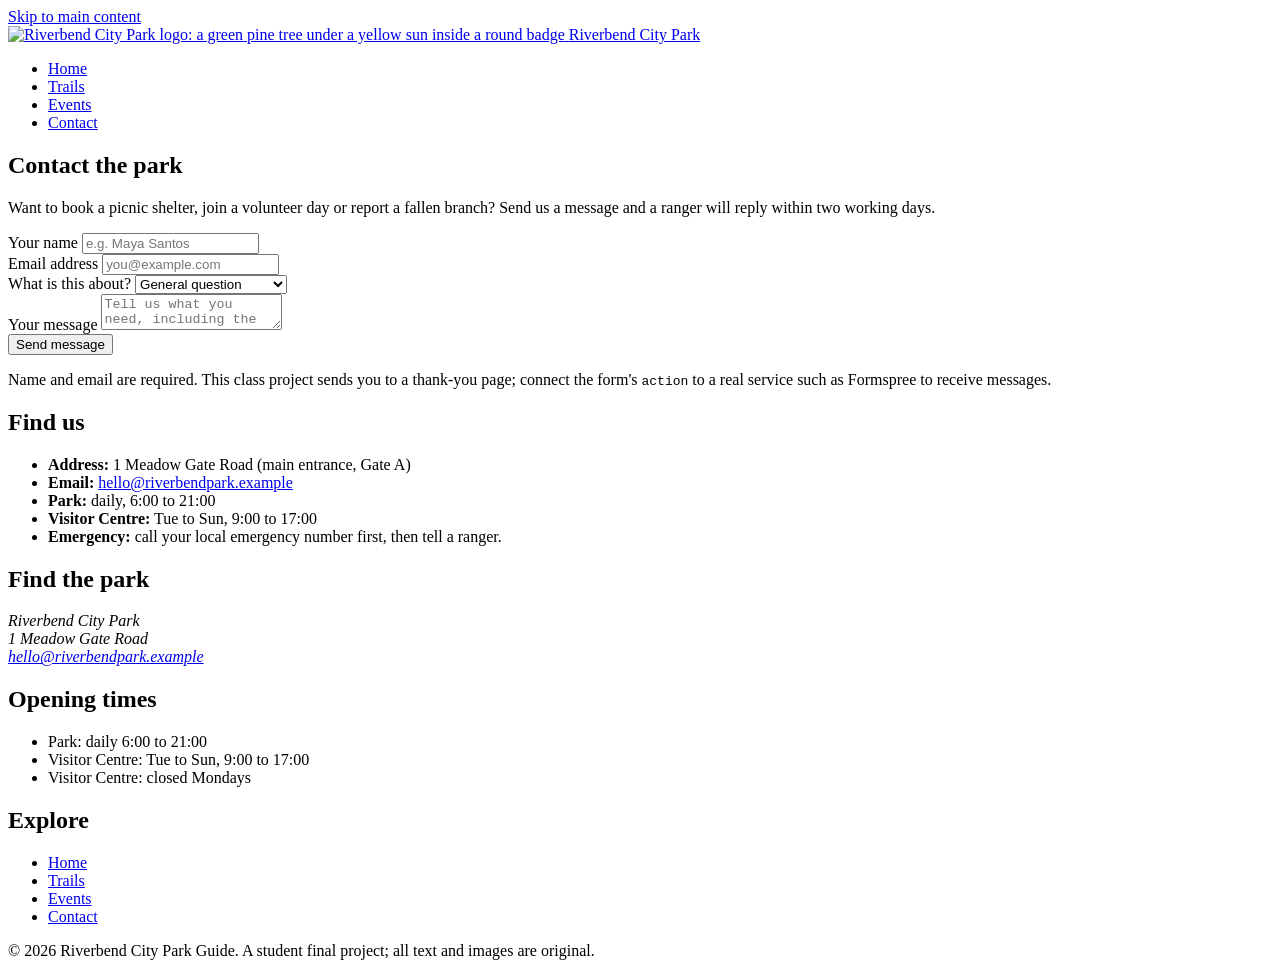
==== contact.html @ dbb9f841 "Add files via upload" ====
<!DOCTYPE html>
<html lang="en">
<head>
  <meta charset="UTF-8">
  <meta name="viewport" content="width=device-width, initial-scale=1.0">
  <meta name="description" content="Riverbend City Park Guide: trails, events and visitor information.">
  <title>Contact | Riverbend City Park</title>
  <link rel="stylesheet" href="css/style.css">
</head>
<body>
  <a class="skip-link" href="#main">Skip to main content</a>
  <header class="site-header">
    <div class="header-inner">
      <a class="logo" href="index.html">
        <img src="images/logo.png" alt="Riverbend City Park logo: a green pine tree under a yellow sun inside a round badge" width="44" height="44">
        <span>Riverbend City Park</span>
      </a>
      <nav aria-label="Main navigation">
        <ul class="site-nav">
          <li><a href="index.html">Home</a></li>
          <li><a href="trails.html">Trails</a></li>
          <li><a href="events.html">Events</a></li>
          <li><a href="contact.html" aria-current="page">Contact</a></li>
        </ul>
      </nav>
    </div>
  </header>

  <main id="main">
    <section class="page-intro">
      <h1>Contact the park</h1>
      <p class="lede">Want to book a picnic shelter, join a volunteer day or report a fallen branch? Send us a message and a ranger will reply within two working days.</p>
      <div class="contact-wrap">
        <form action="https://formsubmit.co/khiara.clayne.torres@adamson.edu.ph " method="POST">
          <div class="field">
            <label for="name">Your name</label>
            <input type="text" id="name" name="name" required placeholder="e.g. Maya Santos" autocomplete="name">
          </div>
          <div class="field">
            <label for="email">Email address</label>
            <input type="email" id="email" name="email" required placeholder="you@example.com" autocomplete="email">
          </div>
          <div class="field">
            <label for="topic">What is this about?</label>
            <select id="topic" name="topic">
              <option value="question">General question</option>
              <option value="shelter">Picnic shelter booking</option>
              <option value="event">Event sign-up</option>
              <option value="volunteer">Volunteering</option>
              <option value="report">Report a problem</option>
              <option value="other">Something else</option>
            </select>
          </div>
          <div class="field">
            <label for="message">Your message</label>
            <textarea id="message" name="message" placeholder="Tell us what you need, including the date and place if it matters."></textarea>
          </div>
          <button class="btn" type="submit">Send message</button>
          <p class="form-note">Name and email are required. This class project sends you to a thank-you page;
          connect the form's <code>action</code> to a real service such as Formspree to receive messages.</p>
        </form>
        <aside class="contact-info" aria-label="Park details">
          <h2>Find us</h2>
          <ul>
            <li><strong>Address:</strong> 1 Meadow Gate Road (main entrance, Gate A)</li>
            <li><strong>Email:</strong> <a href="mailto:hello@riverbendpark.example">hello@riverbendpark.example</a></li>
            <li><strong>Park:</strong> daily, 6:00 to 21:00</li>
            <li><strong>Visitor Centre:</strong> Tue to Sun, 9:00 to 17:00</li>
            <li><strong>Emergency:</strong> call your local emergency number first, then tell a ranger.</li>
          </ul>
        </aside>
      </div>
    </section>
  </main>

  <footer class="site-footer">
    <div class="footer-inner">
      <section>
        <h2>Find the park</h2>
        <address>
          Riverbend City Park<br>
          1 Meadow Gate Road<br>
          <a href="mailto:hello@riverbendpark.example">hello@riverbendpark.example</a>
        </address>
      </section>
      <section>
        <h2>Opening times</h2>
        <ul>
          <li>Park: daily 6:00 to 21:00</li>
          <li>Visitor Centre: Tue to Sun, 9:00 to 17:00</li>
          <li>Visitor Centre: closed Mondays</li>
        </ul>
      </section>
      <section>
        <h2>Explore</h2>
        <ul>
          <li><a href="index.html">Home</a></li>
          <li><a href="trails.html">Trails</a></li>
          <li><a href="events.html">Events</a></li>
          <li><a href="contact.html">Contact</a></li>
        </ul>
      </section>
      <p>&copy; 2026 Riverbend City Park Guide. A student final project; all text and images are original.</p>
    </div>
  </footer>
</body>
</html>
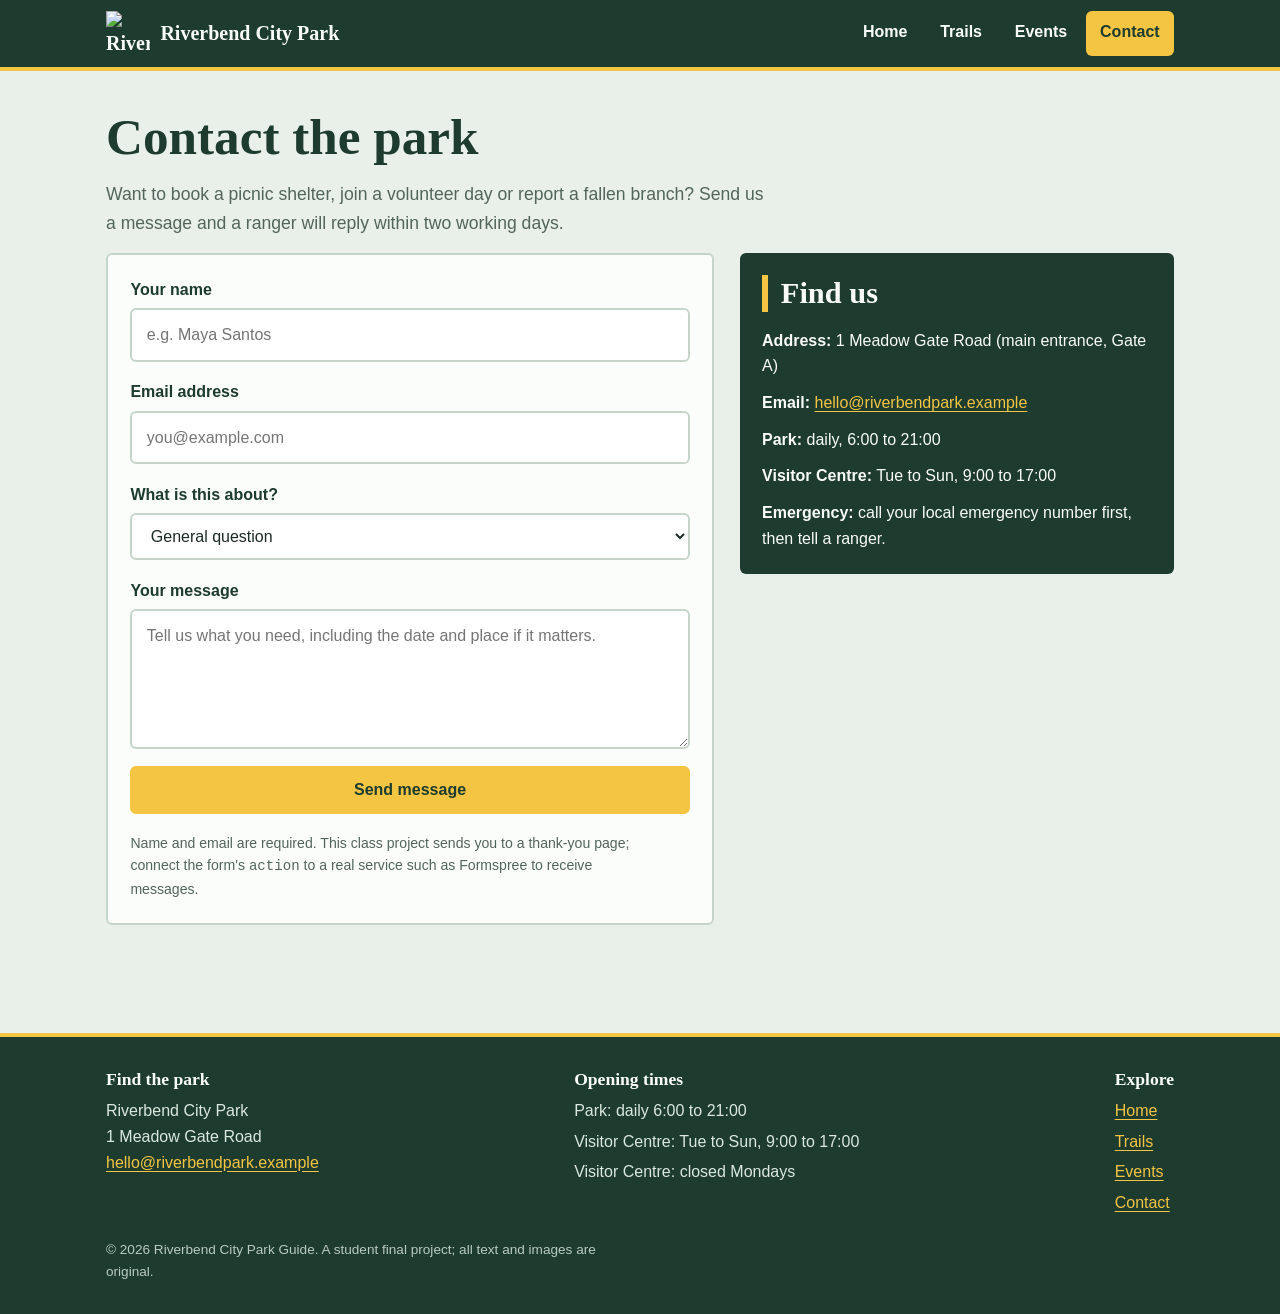
==== commit ac5a2f40: "Add files via upload" ====
--- a/contact.html
+++ b/contact.html
@@ -5,14 +5,14 @@
   <meta name="viewport" content="width=device-width, initial-scale=1.0">
   <meta name="description" content="Riverbend City Park Guide: trails, events and visitor information.">
   <title>Contact | Riverbend City Park</title>
-  <link rel="stylesheet" href="css/style.css">
+  <link rel="stylesheet" href="style.css">
 </head>
 <body>
   <a class="skip-link" href="#main">Skip to main content</a>
   <header class="site-header">
     <div class="header-inner">
       <a class="logo" href="index.html">
-        <img src="images/logo.png" alt="Riverbend City Park logo: a green pine tree under a yellow sun inside a round badge" width="44" height="44">
+        <img src="logo.png" alt="Riverbend City Park logo: a green pine tree under a yellow sun inside a round badge" width="44" height="44">
         <span>Riverbend City Park</span>
       </a>
       <nav aria-label="Main navigation">
@@ -31,7 +31,7 @@
       <h1>Contact the park</h1>
       <p class="lede">Want to book a picnic shelter, join a volunteer day or report a fallen branch? Send us a message and a ranger will reply within two working days.</p>
       <div class="contact-wrap">
-        <form action="https://formsubmit.co/khiara.clayne.torres@adamson.edu.ph " method="POST">
+        <form class="contact-form" action="https://formsubmit.co/khiara.clayne.torres@adamson.edu.ph" method="POST">
           <div class="field">
             <label for="name">Your name</label>
             <input type="text" id="name" name="name" required placeholder="e.g. Maya Santos" autocomplete="name">
--- a/style.css
+++ b/style.css
@@ -0,0 +1,189 @@
+/* Riverbend City Park Guide - hand-written CSS, no frameworks */
+:root{
+  --pine:#1d3b2f;
+  --fern:#2f6b43;
+  --leaf:#8fb339;
+  --mist:#e9f0ea;
+  --snow:#fbfdfa;
+  --sun:#f4c542;
+  --bark:#5a4636;
+  --water:#25758a;
+  --ink:#1c2a24;
+  --muted:#53655b;
+  --line:#c5d5ca;
+  --radius:6px;
+  --font-head:Rockwell,'Roboto Slab','Rockwell Nova',Georgia,serif;
+  --font-body:'Segoe UI',Candara,Verdana,sans-serif;
+}
+*,*::before,*::after{box-sizing:border-box;margin:0;padding:0}
+html{scroll-behavior:smooth}
+body{font-family:var(--font-body);color:var(--ink);background:var(--mist);line-height:1.6}
+img{max-width:100%;display:block}
+a{color:var(--fern);text-underline-offset:3px}
+a:hover{color:var(--water);text-decoration-thickness:3px}
+a:focus-visible,button:focus-visible,input:focus-visible,select:focus-visible,textarea:focus-visible{
+  outline:3px solid var(--sun);outline-offset:2px;box-shadow:0 0 0 5px var(--pine)}
+.skip-link{position:absolute;left:-999px;top:0;background:var(--sun);color:var(--pine);
+  padding:.6rem 1rem;font-weight:700;z-index:100}
+.skip-link:focus{left:0}
+
+/* ---------- header and nav (flexbox) ---------- */
+.site-header{background:var(--pine);border-bottom:4px solid var(--sun);position:sticky;top:0;z-index:10}
+.header-inner{max-width:1100px;margin:0 auto;padding:.7rem 1rem;display:flex;flex-wrap:wrap;
+  align-items:center;justify-content:space-between;gap:.6rem}
+.logo{display:flex;align-items:center;gap:.65rem;text-decoration:none;color:var(--snow);
+  font-family:var(--font-head);font-size:1.25rem;font-weight:700}
+.logo:hover{color:var(--sun)}
+.logo img{width:44px;height:44px}
+.site-nav{display:flex;flex-wrap:wrap;gap:.25rem;list-style:none}
+.site-nav a{display:block;padding:.5rem .9rem;color:var(--snow);text-decoration:none;
+  font-weight:600;border-radius:var(--radius);border-bottom:3px solid transparent}
+.site-nav a:hover{background:var(--fern);color:#fff;border-bottom-color:var(--leaf)}
+.site-nav a[aria-current="page"]{background:var(--sun);color:var(--pine);border-bottom-color:var(--sun)}
+
+/* ---------- layout helpers ---------- */
+main{max-width:1100px;margin:0 auto;padding:0 1rem 1rem}
+section{margin:2.8rem 0}
+h1,h2,h3{font-family:var(--font-head);color:var(--pine);line-height:1.2}
+h1{font-size:clamp(2rem,6vw,3.2rem);margin-bottom:.8rem}
+h2{font-size:clamp(1.45rem,3.2vw,1.9rem);margin-bottom:1rem;padding-left:.8rem;border-left:6px solid var(--leaf)}
+h3{font-size:1.25rem;margin-bottom:.4rem}
+p{max-width:68ch}
+p+p{margin-top:.8rem}
+.lede{font-size:1.1rem;color:var(--muted);margin-bottom:1rem}
+.page-intro{margin-top:2.2rem}
+
+/* ---------- buttons ---------- */
+.btn{display:inline-block;background:var(--sun);color:var(--pine);text-decoration:none;font-weight:700;
+  padding:.8rem 1.5rem;border:2px solid var(--sun);border-radius:var(--radius);cursor:pointer;
+  font-size:1rem;font-family:var(--font-body)}
+.btn:hover{background:var(--pine);color:var(--sun);border-color:var(--sun)}
+.btn-ghost{background:transparent;color:var(--snow);border-color:var(--snow)}
+.btn-ghost:hover{background:var(--snow);color:var(--pine);border-color:var(--snow)}
+.btn-row{display:flex;flex-wrap:wrap;gap:.8rem}
+
+/* ---------- hero (grid) ---------- */
+.hero{display:grid;grid-template-columns:1fr;background:var(--pine);color:var(--snow);
+  margin:0 -1rem 2.8rem}
+.hero-copy{padding:2rem 1.2rem 2.2rem;display:flex;flex-direction:column;gap:1.1rem;justify-content:center}
+.hero h1{color:var(--snow);margin:0}
+.hero p{color:#dbe8de;font-size:1.1rem}
+.trail-sign{border:3px solid var(--sun);border-radius:var(--radius);padding:.7rem 1rem;width:fit-content;
+  background:rgba(244,197,66,.1)}
+.trail-sign strong{color:var(--sun);font-family:var(--font-head);font-size:1.15rem;display:block}
+.hero img{width:100%;height:260px;object-fit:cover}
+
+/* ---------- quick facts (grid) ---------- */
+.facts{display:grid;grid-template-columns:repeat(2,1fr);gap:2px;background:var(--line);
+  border:2px solid var(--line);border-radius:var(--radius);overflow:hidden}
+.facts div{background:var(--snow);padding:1rem}
+.facts dt{font-size:.85rem;color:var(--muted);font-weight:600}
+.facts dd{font-family:var(--font-head);font-weight:700;color:var(--pine);font-size:1.1rem}
+
+/* ---------- signpost links ---------- */
+.ways{display:grid;grid-template-columns:1fr;gap:1rem;list-style:none}
+.way{display:flex;flex-direction:column;gap:.4rem;height:100%;background:var(--snow);
+  border:2px solid var(--line);border-left:8px solid var(--fern);border-radius:var(--radius);
+  padding:1.2rem;text-decoration:none;color:var(--ink)}
+.way h3{color:var(--pine)}
+.way span{color:var(--fern);font-weight:700;margin-top:auto}
+.way:hover{background:#fff;border-color:var(--water);border-left-color:var(--sun);color:var(--ink)}
+
+/* ---------- figures / split ---------- */
+.split{display:grid;grid-template-columns:1fr;gap:1.6rem;align-items:center}
+figure{margin:0}
+figure img{border-radius:var(--radius);border:2px solid var(--line)}
+figcaption{font-size:.9rem;color:var(--muted);padding:.55rem .2rem 0}
+.tips{list-style:none;display:flex;flex-direction:column;gap:.6rem;margin-top:1rem}
+.tips li{padding-left:1.6rem;position:relative}
+.tips li::before{content:"";position:absolute;left:0;top:.55em;width:.8rem;height:.8rem;
+  background:var(--leaf);border-radius:50% 0 50% 0}
+
+/* ---------- trails page ---------- */
+.table-wrap{overflow-x:auto;border:2px solid var(--line);border-radius:var(--radius);background:var(--snow)}
+table{border-collapse:collapse;width:100%;min-width:560px}
+caption{text-align:left;padding:.8rem 1rem;font-weight:700;color:var(--muted)}
+th,td{text-align:left;padding:.75rem 1rem;border-top:1px solid var(--line)}
+thead th{background:var(--pine);color:var(--snow);border-top:none}
+tbody th{font-family:var(--font-head);color:var(--pine)}
+tbody tr:hover{background:var(--mist)}
+.stack{display:flex;flex-direction:column;gap:1.5rem}
+.trail{display:grid;grid-template-columns:1fr;background:var(--snow);border:2px solid var(--line);
+  border-radius:var(--radius);overflow:hidden}
+.trail img{width:100%;height:210px;object-fit:cover}
+.trail-body{padding:1.2rem}
+.meta{list-style:none;display:flex;flex-wrap:wrap;gap:.5rem;margin:.8rem 0}
+.meta li{background:var(--mist);border:1px solid var(--line);border-radius:999px;padding:.2rem .8rem;
+  font-size:.88rem;font-weight:600;color:var(--pine)}
+
+/* ---------- events page ---------- */
+.event-list{list-style:none;display:flex;flex-direction:column;gap:1.2rem}
+.event{display:grid;grid-template-columns:78px 1fr;gap:1rem;background:var(--snow);
+  border:2px solid var(--line);border-radius:var(--radius);padding:1rem}
+.event img{grid-column:1/-1;width:100%;height:170px;object-fit:cover;border-radius:var(--radius)}
+.date-badge{display:flex;flex-direction:column;align-items:center;justify-content:center;
+  background:var(--pine);color:var(--snow);border-radius:var(--radius);height:84px;
+  border-bottom:5px solid var(--sun);text-align:center}
+.date-badge .mon{font-size:.85rem;font-weight:700;color:var(--sun)}
+.date-badge .day{font-family:var(--font-head);font-size:1.8rem;font-weight:700;line-height:1}
+.event .when{font-weight:700;color:var(--fern)}
+audio{width:100%;margin-top:.8rem}
+
+/* ---------- contact page ---------- */
+.contact-wrap{display:grid;grid-template-columns:1fr;gap:1.6rem;align-items:start}
+.contact-form{display:flex;flex-direction:column;gap:1.1rem;background:var(--snow);
+  border:2px solid var(--line);border-radius:var(--radius);padding:1.4rem}
+.field{display:flex;flex-direction:column;gap:.35rem}
+.field label{font-weight:700;color:var(--pine)}
+.field input,.field select,.field textarea{font:inherit;padding:.75rem .9rem;border:2px solid var(--line);
+  border-radius:var(--radius);background:#fff;color:var(--ink);width:100%}
+.field input:hover,.field select:hover,.field textarea:hover{border-color:var(--fern)}
+.field input:focus,.field select:focus,.field textarea:focus{border-color:var(--water);
+  outline:3px solid var(--sun);outline-offset:1px;box-shadow:none}
+.field textarea{min-height:140px;resize:vertical}
+.form-note{font-size:.88rem;color:var(--muted)}
+.contact-info{background:var(--pine);color:var(--snow);border-radius:var(--radius);padding:1.4rem}
+.contact-info h2{color:var(--snow);border-left-color:var(--sun)}
+.contact-info ul{list-style:none;display:flex;flex-direction:column;gap:.7rem}
+.contact-info a{color:var(--sun)}
+.contact-info a:hover{color:#fff}
+
+/* ---------- footer (flexbox) ---------- */
+.site-footer{background:var(--pine);color:#dbe8de;margin-top:3rem;border-top:4px solid var(--sun)}
+.footer-inner{max-width:1100px;margin:0 auto;padding:2rem 1rem;display:flex;flex-wrap:wrap;
+  gap:1.5rem 2.5rem;justify-content:space-between;align-items:flex-start}
+.site-footer section{margin:0}
+.site-footer h2{color:var(--snow);font-size:1.1rem;border:none;padding:0;margin-bottom:.5rem}
+.site-footer ul{list-style:none;display:flex;flex-direction:column;gap:.3rem}
+.site-footer a{color:var(--sun)}
+.site-footer a:hover{color:#fff}
+.footer-inner p{font-size:.85rem;flex-basis:100%;color:#b9cbbf}
+address{font-style:normal}
+
+/* ---------- tablet breakpoint ---------- */
+@media (min-width:640px){
+  .facts{grid-template-columns:repeat(4,1fr)}
+  .ways{grid-template-columns:repeat(3,1fr)}
+  .split{grid-template-columns:1fr 1fr}
+  .trail{grid-template-columns:260px 1fr}
+  .trail img{height:100%;min-height:210px}
+  .event{grid-template-columns:84px 1fr 220px;align-items:center}
+  .event img{grid-column:auto;height:140px}
+  .contact-wrap{grid-template-columns:1.4fr 1fr}
+}
+
+/* ---------- desktop breakpoint ---------- */
+@media (min-width:1000px){
+  .hero{grid-template-columns:5fr 6fr;min-height:520px;margin:0 0 2.8rem;border-radius:var(--radius);overflow:hidden}
+  .hero-copy{padding:3rem 3rem}
+  .hero img{height:100%}
+  .trail{grid-template-columns:340px 1fr}
+  .event{grid-template-columns:96px 1fr 280px}
+  .event img{height:160px}
+}
+
+@media (prefers-reduced-motion:reduce){html{scroll-behavior:auto}}
+
+/* ---------- small utilities ---------- */
+.wide-img{max-height:280px;width:100%;object-fit:cover;margin-top:1rem}
+.mt{margin-top:1.2rem}
